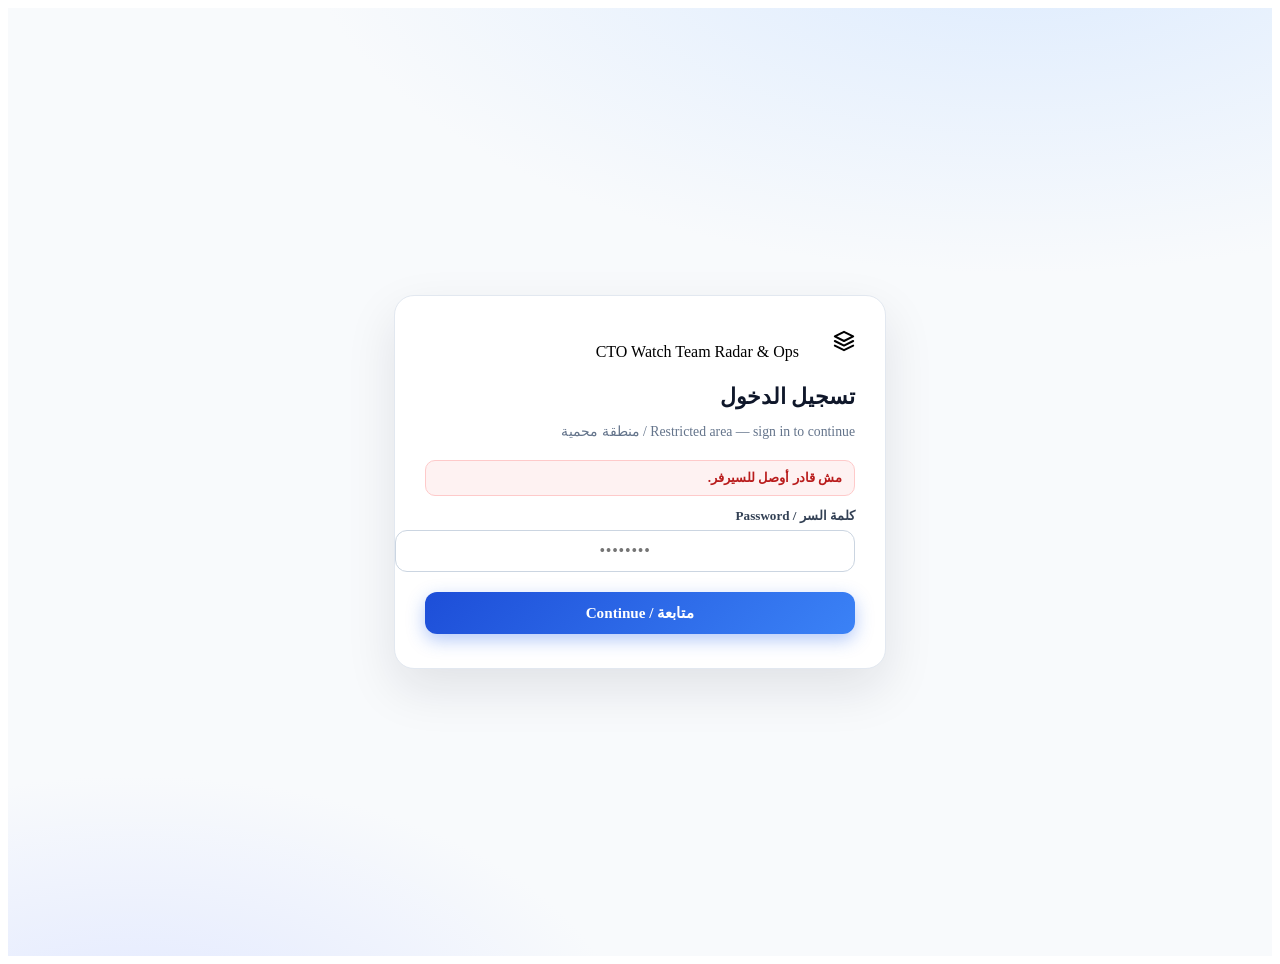
==== web/login.html @ 62eb9910 "feat: add voice agent, TOTP auth gate, daily reports, and UI polish" ====
<!DOCTYPE html>
<html lang="ar" dir="rtl">
<head>
  <meta charset="UTF-8">
  <meta name="viewport" content="width=device-width, initial-scale=1.0">
  <title>CTO Watch | تسجيل الدخول</title>
  <link rel="preconnect" href="https://fonts.googleapis.com">
  <link href="https://fonts.googleapis.com/css2?family=Plus+Jakarta+Sans:wght@400;600;700;800&display=swap" rel="stylesheet">
  <link rel="stylesheet" href="/static/style.css?v=3">
  <style>
    .login-wrap { min-height: 100vh; display: flex; align-items: center; justify-content: center; padding: 24px;
      background: radial-gradient(1200px 600px at 80% -10%, #dbeafe 0%, transparent 60%),
                  radial-gradient(900px 500px at 10% 110%, #e0e7ff 0%, transparent 55%), #f8fafc; }
    .login-card { width: 100%; max-width: 430px; background: #fff; border: 1px solid #e2e8f0; border-radius: 20px;
      box-shadow: 0 20px 50px rgba(15, 23, 42, 0.10); padding: 34px 30px; }
    .login-brand { display: flex; align-items: center; gap: 12px; margin-bottom: 6px; }
    .login-brand .brand-badge { width: 44px; height: 44px; }
    .login-card h1 { font-size: 1.35rem; font-weight: 800; color: #0f172a; margin: 10px 0 2px; }
    .login-card .sub { font-size: 0.86rem; color: #64748b; margin-bottom: 20px; }
    .login-field { margin-bottom: 14px; }
    .login-field label { display: block; font-size: 0.82rem; font-weight: 700; color: #334155; margin-bottom: 6px; }
    .login-field input { width: 100%; border: 1px solid #cbd5e1; border-radius: 12px; padding: 11px 14px;
      font-size: 1rem; font-family: inherit; outline: none; direction: ltr; text-align: center; letter-spacing: 0.15em; }
    .login-field input[type="password"] { letter-spacing: 0.05em; }
    .login-field input:focus { border-color: #2563eb; box-shadow: 0 0 0 3px rgba(37, 99, 235, 0.12); }
    .login-btn { width: 100%; border: none; border-radius: 12px; padding: 12px; font-size: 0.95rem; font-weight: 800;
      font-family: inherit; color: #fff; background: linear-gradient(135deg, #1d4ed8, #3b82f6); cursor: pointer;
      box-shadow: 0 6px 18px rgba(37, 99, 235, 0.35); transition: all 0.2s ease; margin-top: 6px; }
    .login-btn:hover { filter: brightness(1.07); transform: translateY(-1px); }
    .login-btn:disabled { opacity: 0.6; cursor: not-allowed; transform: none; }
    .login-err { display: none; background: #fef2f2; color: #b91c1c; border: 1px solid #fecaca; border-radius: 10px;
      padding: 9px 12px; font-size: 0.83rem; font-weight: 600; margin-bottom: 12px; }
    .login-remember { display: flex; align-items: center; gap: 8px; font-size: 0.83rem; color: #475569;
      font-weight: 600; margin: 4px 0 8px; cursor: pointer; }
    .login-remember input { width: 16px; height: 16px; accent-color: #2563eb; }
    .login-qr { text-align: center; margin: 6px 0 14px; }
    .login-qr img { width: 200px; height: 200px; border: 1px solid #e2e8f0; border-radius: 14px; padding: 8px; background: #fff; }
    .login-steps { font-size: 0.8rem; color: #64748b; background: #f8fafc; border: 1px dashed #cbd5e1;
      border-radius: 10px; padding: 10px 12px; margin-bottom: 14px; line-height: 1.9; }
    .hidden { display: none !important; }
  </style>
</head>
<body>
  <div class="login-wrap">
    <div class="login-card">
      <div class="login-brand">
        <div class="brand-badge">
          <svg width="22" height="22" viewBox="0 0 24 24" fill="none" stroke="currentColor" stroke-width="2.2" stroke-linecap="round" stroke-linejoin="round">
            <path d="M12 2L2 7l10 5 10-5-10-5zM2 17l10 5 10-5M2 12l10 5 10-5"/>
          </svg>
        </div>
        <div class="brand-text">
          <span class="brand-title">CTO Watch</span>
          <span class="brand-sub">Team Radar &amp; Ops</span>
        </div>
      </div>
      <h1>تسجيل الدخول</h1>
      <p class="sub">Restricted area — sign in to continue / منطقة محمية</p>

      <div id="loginErr" class="login-err"></div>

      <!-- Password step -->
      <div id="stepPassword">
        <div class="login-field">
          <label for="passwordInput">كلمة السر / Password</label>
          <input id="passwordInput" type="password" autocomplete="current-password" placeholder="••••••••">
        </div>
        <button id="passwordNextBtn" class="login-btn">متابعة / Continue</button>
      </div>

      <!-- TOTP enrollment -->
      <div id="stepEnroll" class="hidden">
        <div class="login-steps">1) افتح <b>Google Authenticator</b> على موبايلك<br>2) اعمل Scan للـ QR ده<br>3) اكتب الـ 6 أرقام اللي ظهروا تحت</div>
        <div class="login-qr"><img id="qrImg" alt="TOTP QR code"></div>
        <div class="login-field">
          <label for="enrollCodeInput">كود الـ 6 أرقام / Authenticator code</label>
          <input id="enrollCodeInput" inputmode="numeric" maxlength="6" placeholder="123456">
        </div>
        <button id="enrollBtn" class="login-btn">تأكيد وتسجيل الدخول / Confirm</button>
      </div>

      <!-- TOTP verification -->
      <div id="stepCode" class="hidden">
        <div class="login-field">
          <label for="codeInput">كود الـ 6 أرقام / Authenticator code</label>
          <input id="codeInput" inputmode="numeric" maxlength="6" placeholder="123456">
        </div>
        <label class="login-remember"><input id="rememberChk" type="checkbox" checked> افتكر الجهاز ده لمدة 7 أيام / Remember this device</label>
        <button id="loginBtn" class="login-btn">دخول / Sign in</button>
      </div>
    </div>
  </div>

  <script>
    const $ = (id) => document.getElementById(id);
    const errBox = $('loginErr');
    let savedPassword = '';
    let enrolled = false;

    function showErr(msg) {
      errBox.textContent = msg;
      errBox.style.display = 'block';
    }
    function hideErr() { errBox.style.display = 'none'; }
    function show(id) { $(id).classList.remove('hidden'); }
    function hide(id) { $(id).classList.add('hidden'); }

    async function api(path, body) {
      const res = await fetch(path, {
        method: 'POST',
        headers: { 'Content-Type': 'application/json' },
        body: JSON.stringify(body || {}),
      });
      let data = {};
      try { data = await res.json(); } catch (e) {}
      return { ok: res.ok, status: res.status, data };
    }

    async function init() {
      try {
        const res = await fetch('/api/auth/status');
        const st = await res.json();
        enrolled = !!st.enrolled;
        if (!st.configured) {
          showErr('السيرفر مش متظبط (CTO_PASSWORD / SESSION_SECRET ناقصين). كلم الأدمن.');
          $('passwordNextBtn').disabled = true;
        }
      } catch (e) { showErr('مش قادر أوصل للسيرفر.'); }
    }

    $('passwordNextBtn').addEventListener('click', async () => {
      hideErr();
      savedPassword = $('passwordInput').value;
      if (!savedPassword) { showErr('اكتب كلمة السر الأول.'); return; }
      if (!enrolled) {
        const r = await api('/api/auth/setup', { password: savedPassword });
        if (!r.ok) { showErr(r.data.detail || 'كلمة السر غلط.'); return; }
        $('qrImg').src = r.data.qr_data_uri;
        hide('stepPassword'); show('stepEnroll');
      } else {
        hide('stepPassword'); show('stepCode');
      }
    });

    $('enrollBtn').addEventListener('click', async () => {
      hideErr();
      const code = $('enrollCodeInput').value.trim();
      const r = await api('/api/auth/verify', { password: savedPassword, code });
      if (!r.ok) { showErr(r.data.detail || 'الكود غلط، حاول تاني.'); return; }
      window.location.href = '/';
    });

    $('loginBtn').addEventListener('click', async () => {
      hideErr();
      const code = $('codeInput').value.trim();
      const remember = $('rememberChk').checked;
      const r = await api('/api/auth/login', { password: savedPassword, code, remember });
      if (!r.ok) { showErr(r.data.detail || 'بيانات غلط.'); return; }
      window.location.href = '/';
    });

    ['passwordInput', 'codeInput', 'enrollCodeInput'].forEach((id) => {
      $(id).addEventListener('keydown', (e) => {
        if (e.key === 'Enter') {
          e.preventDefault();
          if (id === 'passwordInput') $('passwordNextBtn').click();
          else if (id === 'codeInput') $('loginBtn').click();
          else $('enrollBtn').click();
        }
      });
    });

    init();
  </script>
</body>
</html>
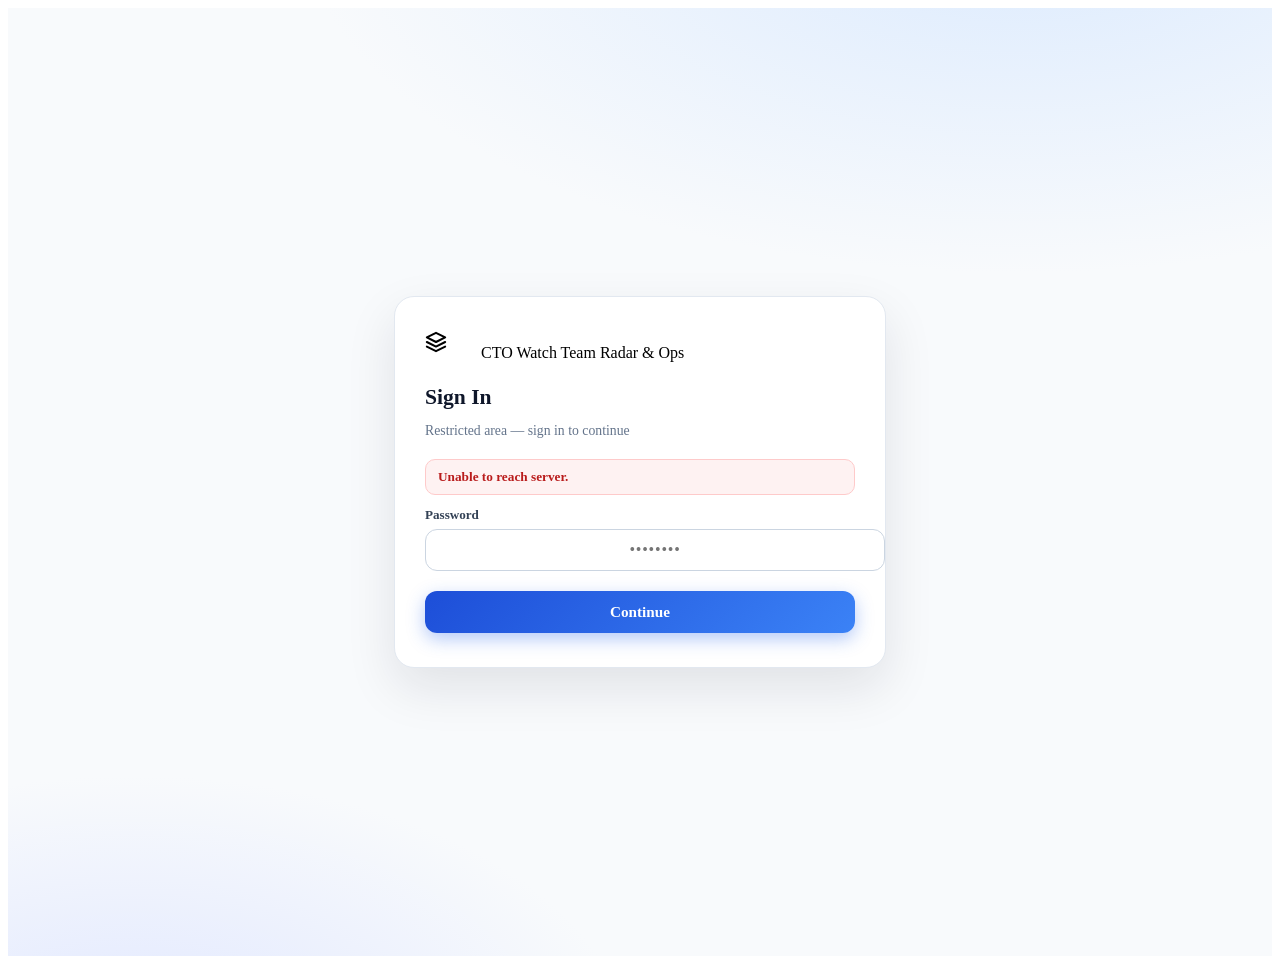
==== commit 058d8698: "feat: complete engineering platform with email triage, eval lab, storage service, slack integration," ====
--- a/web/login.html
+++ b/web/login.html
@@ -1,9 +1,9 @@
 <!DOCTYPE html>
-<html lang="ar" dir="rtl">
+<html lang="en" dir="ltr">
 <head>
   <meta charset="UTF-8">
   <meta name="viewport" content="width=device-width, initial-scale=1.0">
-  <title>CTO Watch | تسجيل الدخول</title>
+  <title>CTO Watch | Sign In</title>
   <link rel="preconnect" href="https://fonts.googleapis.com">
   <link href="https://fonts.googleapis.com/css2?family=Plus+Jakarta+Sans:wght@400;600;700;800&display=swap" rel="stylesheet">
   <link rel="stylesheet" href="/static/style.css?v=3">
@@ -54,39 +54,39 @@
           <span class="brand-sub">Team Radar &amp; Ops</span>
         </div>
       </div>
-      <h1>تسجيل الدخول</h1>
-      <p class="sub">Restricted area — sign in to continue / منطقة محمية</p>
+      <h1>Sign In</h1>
+      <p class="sub">Restricted area — sign in to continue</p>
 
       <div id="loginErr" class="login-err"></div>
 
       <!-- Password step -->
       <div id="stepPassword">
         <div class="login-field">
-          <label for="passwordInput">كلمة السر / Password</label>
+          <label for="passwordInput">Password</label>
           <input id="passwordInput" type="password" autocomplete="current-password" placeholder="••••••••">
         </div>
-        <button id="passwordNextBtn" class="login-btn">متابعة / Continue</button>
+        <button id="passwordNextBtn" class="login-btn">Continue</button>
       </div>
 
       <!-- TOTP enrollment -->
       <div id="stepEnroll" class="hidden">
-        <div class="login-steps">1) افتح <b>Google Authenticator</b> على موبايلك<br>2) اعمل Scan للـ QR ده<br>3) اكتب الـ 6 أرقام اللي ظهروا تحت</div>
+        <div class="login-steps">1) Open <b>Google Authenticator</b> on your phone<br>2) Scan this QR code<br>3) Enter the 6-digit code below</div>
         <div class="login-qr"><img id="qrImg" alt="TOTP QR code"></div>
         <div class="login-field">
-          <label for="enrollCodeInput">كود الـ 6 أرقام / Authenticator code</label>
+          <label for="enrollCodeInput">6-digit Authenticator code</label>
           <input id="enrollCodeInput" inputmode="numeric" maxlength="6" placeholder="123456">
         </div>
-        <button id="enrollBtn" class="login-btn">تأكيد وتسجيل الدخول / Confirm</button>
+        <button id="enrollBtn" class="login-btn">Confirm &amp; Sign In</button>
       </div>
 
       <!-- TOTP verification -->
       <div id="stepCode" class="hidden">
         <div class="login-field">
-          <label for="codeInput">كود الـ 6 أرقام / Authenticator code</label>
+          <label for="codeInput">6-digit Authenticator code</label>
           <input id="codeInput" inputmode="numeric" maxlength="6" placeholder="123456">
         </div>
-        <label class="login-remember"><input id="rememberChk" type="checkbox" checked> افتكر الجهاز ده لمدة 7 أيام / Remember this device</label>
-        <button id="loginBtn" class="login-btn">دخول / Sign in</button>
+        <label class="login-remember"><input id="rememberChk" type="checkbox" checked> Remember this device for 7 days</label>
+        <button id="loginBtn" class="login-btn">Sign In</button>
       </div>
     </div>
   </div>
@@ -122,19 +122,19 @@
         const st = await res.json();
         enrolled = !!st.enrolled;
         if (!st.configured) {
-          showErr('السيرفر مش متظبط (CTO_PASSWORD / SESSION_SECRET ناقصين). كلم الأدمن.');
+          showErr('Server configuration incomplete (missing CTO_PASSWORD / SESSION_SECRET). Contact admin.');
           $('passwordNextBtn').disabled = true;
         }
-      } catch (e) { showErr('مش قادر أوصل للسيرفر.'); }
+      } catch (e) { showErr('Unable to reach server.'); }
     }
 
     $('passwordNextBtn').addEventListener('click', async () => {
       hideErr();
       savedPassword = $('passwordInput').value;
-      if (!savedPassword) { showErr('اكتب كلمة السر الأول.'); return; }
+      if (!savedPassword) { showErr('Please enter your password first.'); return; }
       if (!enrolled) {
         const r = await api('/api/auth/setup', { password: savedPassword });
-        if (!r.ok) { showErr(r.data.detail || 'كلمة السر غلط.'); return; }
+        if (!r.ok) { showErr(r.data.detail || 'Invalid password.'); return; }
         $('qrImg').src = r.data.qr_data_uri;
         hide('stepPassword'); show('stepEnroll');
       } else {
@@ -146,7 +146,7 @@
       hideErr();
       const code = $('enrollCodeInput').value.trim();
       const r = await api('/api/auth/verify', { password: savedPassword, code });
-      if (!r.ok) { showErr(r.data.detail || 'الكود غلط، حاول تاني.'); return; }
+      if (!r.ok) { showErr(r.data.detail || 'Invalid code, please try again.'); return; }
       window.location.href = '/';
     });
 
@@ -155,7 +155,7 @@
       const code = $('codeInput').value.trim();
       const remember = $('rememberChk').checked;
       const r = await api('/api/auth/login', { password: savedPassword, code, remember });
-      if (!r.ok) { showErr(r.data.detail || 'بيانات غلط.'); return; }
+      if (!r.ok) { showErr(r.data.detail || 'Invalid credentials.'); return; }
       window.location.href = '/';
     });
 
